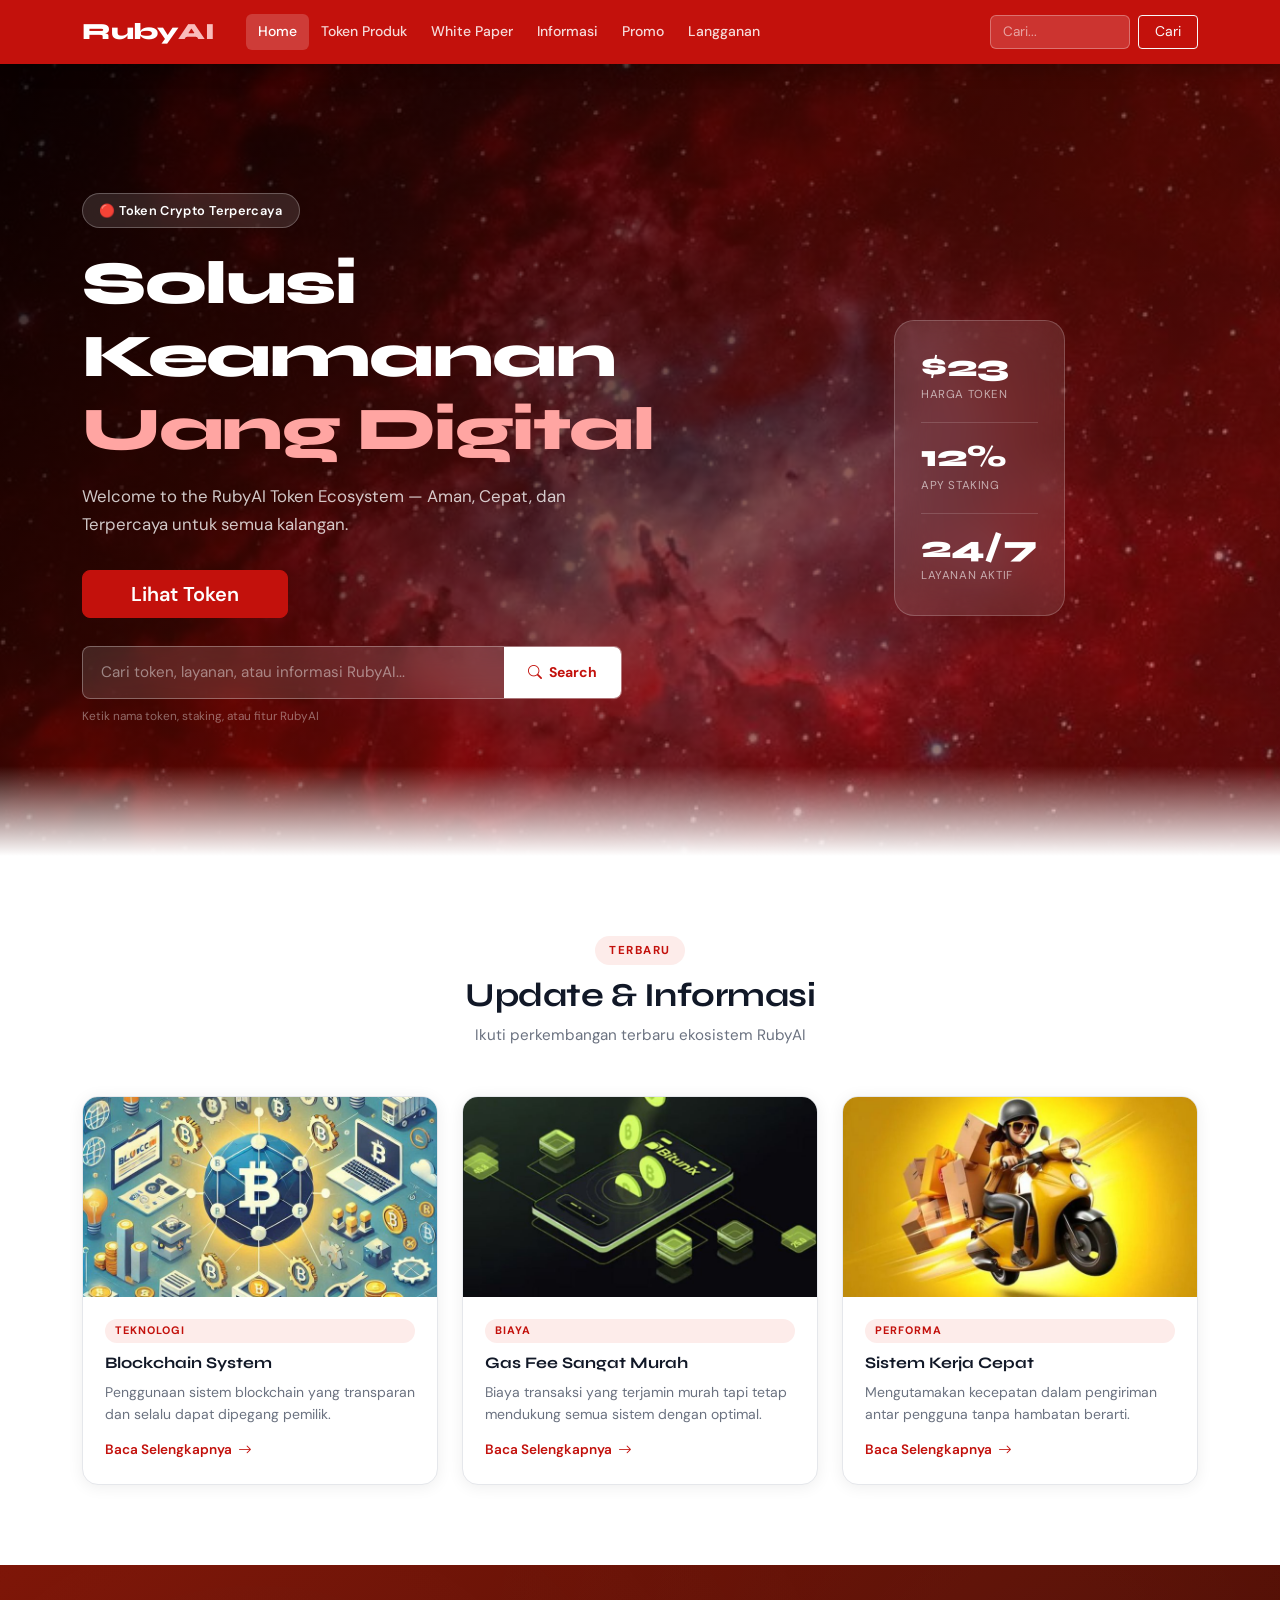
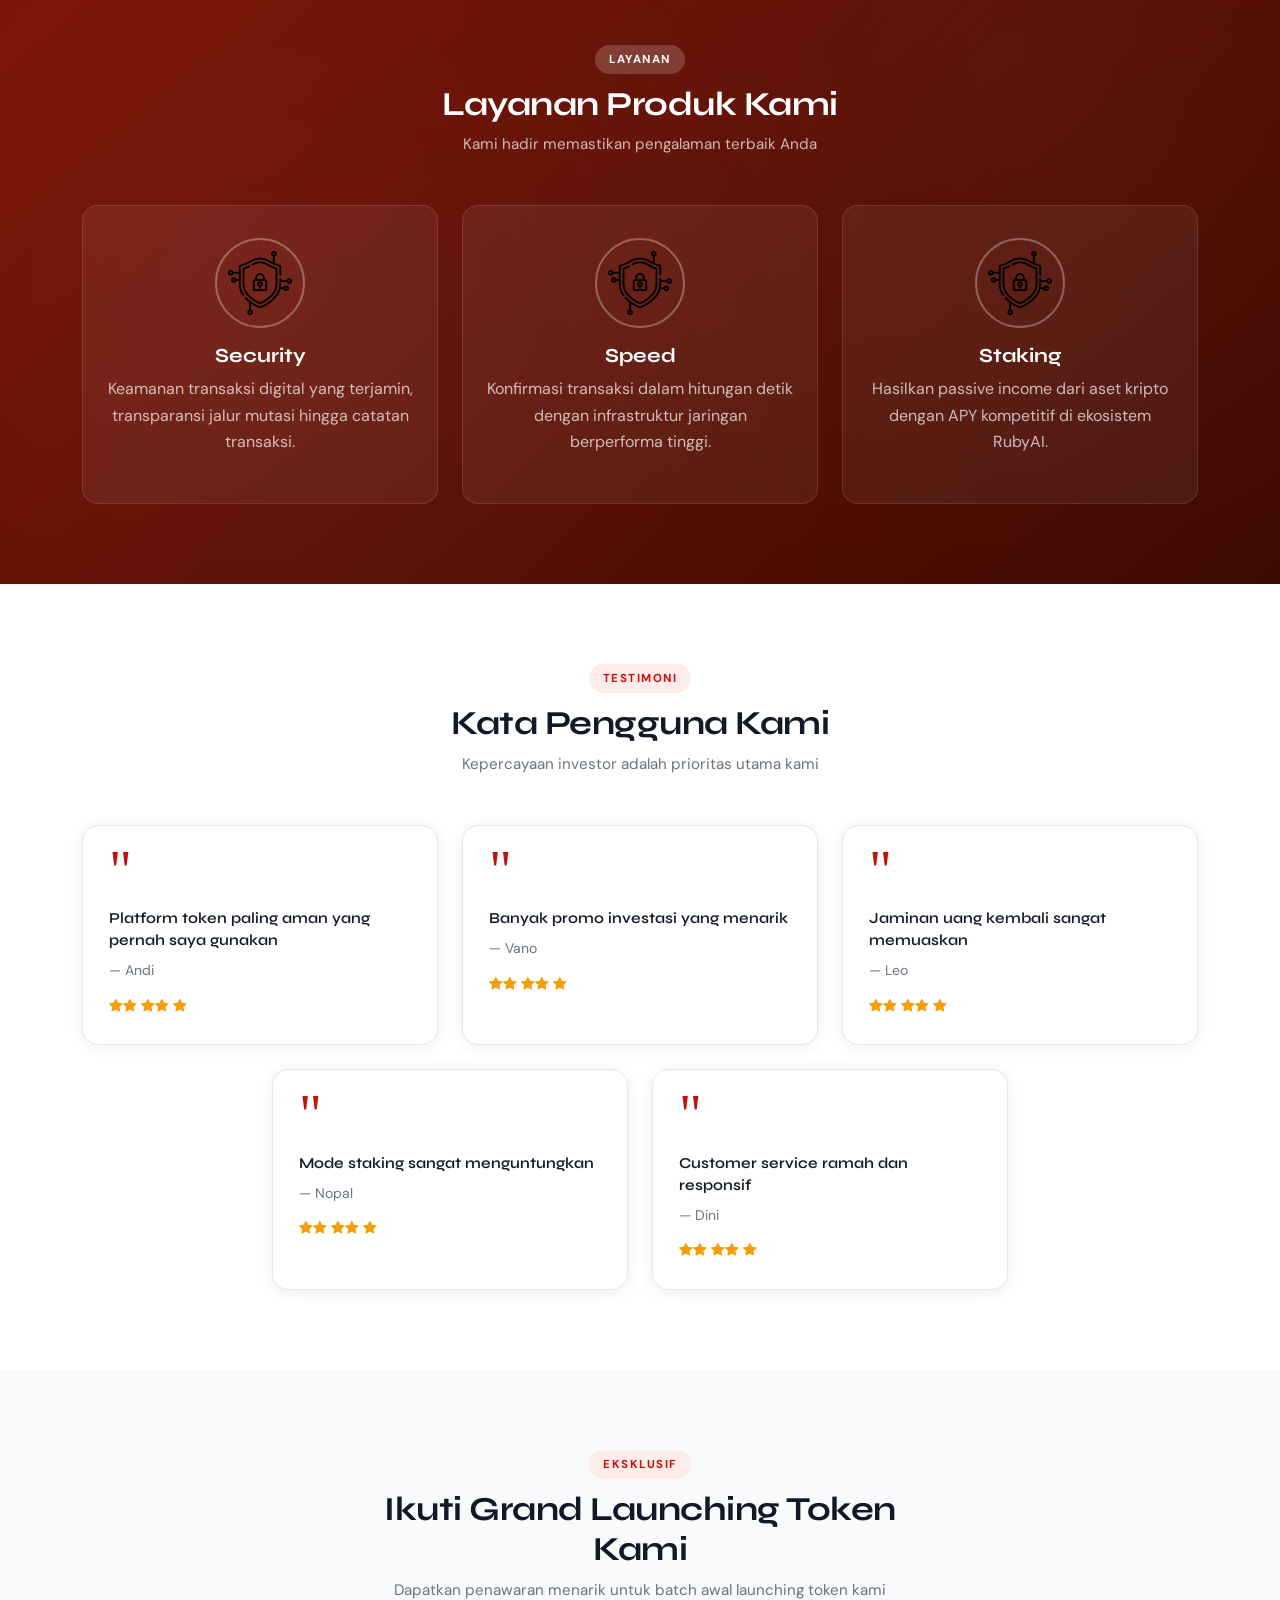
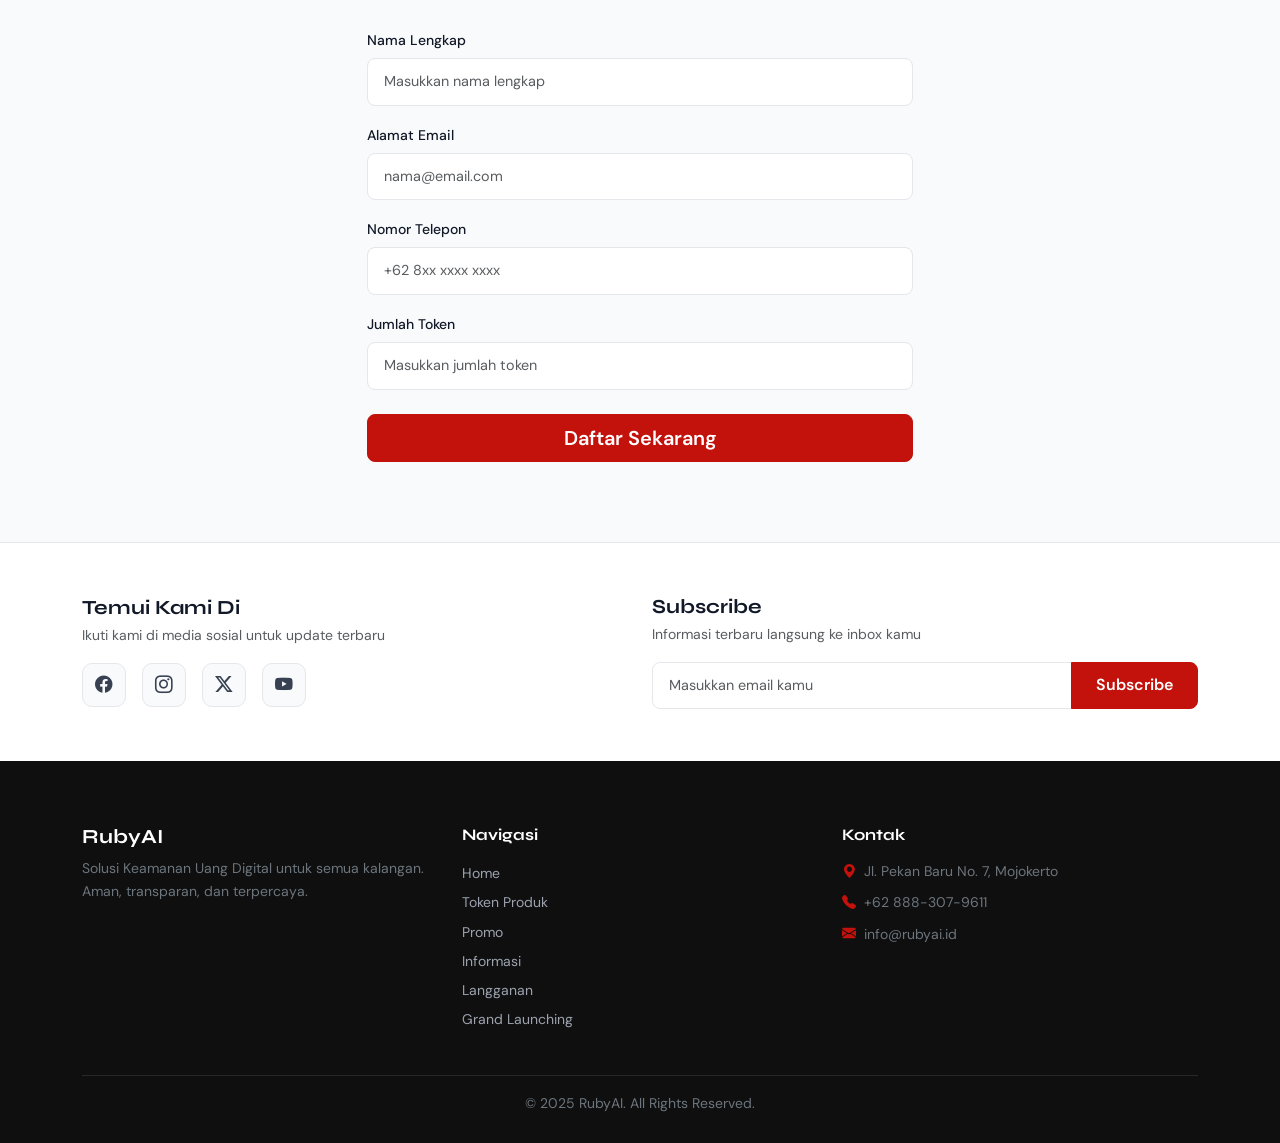
==== index.html @ 830efbad "Add files via upload" ====
<!DOCTYPE html>
<html lang="id">
<head>
  <meta charset="UTF-8">
  <meta name="viewport" content="width=device-width, initial-scale=1.0">
  <meta name="description" content="RubyAI — Solusi Keamanan Uang Digital. Token crypto ekosistem yang aman, transparan, dan mudah digunakan.">
  <title>RubyAI — Solusi Keamanan Uang Digital</title>

  <link rel="preconnect" href="https://fonts.googleapis.com">
  <link rel="preconnect" href="https://fonts.gstatic.com" crossorigin>
  <link href="https://fonts.googleapis.com/css2?family=Syne:wght@400;600;700;800&family=DM+Sans:ital,opsz,wght@0,9..40,300;0,9..40,400;0,9..40,500;0,9..40,600;1,9..40,400&display=swap" rel="stylesheet">

  <link href="https://cdn.jsdelivr.net/npm/bootstrap@5.3.3/dist/css/bootstrap.min.css" rel="stylesheet">
  <link rel="stylesheet" href="https://cdn.jsdelivr.net/npm/bootstrap-icons@1.11.3/font/bootstrap-icons.css">

  <link rel="stylesheet" href="style.css">
</head>
<body>

  <!-- ==================== NAVBAR ==================== -->
  <nav class="navbar navbar-expand-lg ruby-navbar" data-bs-theme="dark">
    <div class="container">
      <a class="navbar-brand" href="index.html">Ruby<span class="brand-ai">AI</span></a>
      <button class="navbar-toggler border-0" type="button"
              data-bs-toggle="collapse" data-bs-target="#navMenu"
              aria-controls="navMenu" aria-expanded="false" aria-label="Toggle navigation">
        <span class="navbar-toggler-icon"></span>
      </button>
      <div class="collapse navbar-collapse" id="navMenu">
        <ul class="navbar-nav me-auto ms-3">
          <li class="nav-item">
            <a class="nav-link active" aria-current="page" href="index.html">Home</a>
          </li>
          <li class="nav-item">
            <a class="nav-link" href="produk.html">Token Produk</a>
          </li>
          <li class="nav-item">
            <a class="nav-link" href="https://docs.google.com/document/d/1hWPXfQ_zTvxP4cNS-nwSKMGz1EPxm1WU/edit?usp=drive_link&ouid=108765192675620260464&rtpof=true&sd=true" target="_blank" rel="noopener">
              White Paper
            </a>
          </li>
          <li class="nav-item">
            <a class="nav-link" href="informasi.html">Informasi</a>
          </li>
          <li class="nav-item">
            <a class="nav-link" href="promo.html">Promo</a>
          </li>
          <li class="nav-item">
            <a class="nav-link" href="langganan.html">Langganan</a>
          </li>
        </ul>
        <form class="d-flex" role="search">
          <input class="form-control me-2 navbar-search" type="search" placeholder="Cari..." aria-label="Search">
          <button class="btn btn-outline-light btn-sm px-3" type="submit">Cari</button>
        </form>
      </div>
    </div>
  </nav>

  <!-- ==================== BANNER ==================== -->
  <section class="banner">
    <div class="container position-relative z-1">
      <div class="row align-items-center g-4 g-lg-5">

        <div class="col-lg-7 text-center text-lg-start">
          <div class="banner-badge">🔴 Token Crypto Terpercaya</div>
          <h1 class="banner-title">
            Solusi Keamanan<br>
            <span class="text-ruby-light">Uang Digital</span>
          </h1>
          <p class="banner-sub">
            Welcome to the RubyAI Token Ecosystem — Aman, Cepat, dan Terpercaya untuk semua kalangan.
          </p>
          <div class="mb-4">
            <a href="produk.html" class="btn btn-ruby btn-lg px-5">Lihat Token</a>
          </div>
          <div class="banner-srch-wrap mx-auto mx-lg-0">
            <input
              type="text"
              class="banner-srch-input"
              placeholder="Cari token, layanan, atau informasi RubyAI..."
              aria-label="Cari RubyAI">
            <button class="banner-srch-btn" type="button">
              <i class="bi bi-search me-1"></i> Search
            </button>
          </div>
          <p class="banner-srch-hint">Ketik nama token, staking, atau fitur RubyAI</p>
        </div>
        

        <div class="col-lg-5 d-none d-lg-flex justify-content-center">
          <div class="banner-stats">
            <div class="stat-row">
              <span class="stat-val">$23</span>
              <span class="stat-lbl">Harga Token</span>
            </div>
            <div class="stat-sep"></div>
            <div class="stat-row">
              <span class="stat-val">12%</span>
              <span class="stat-lbl">APY Staking</span>
            </div>
            <div class="stat-sep"></div>
            <div class="stat-row">
              <span class="stat-val">24/7</span>
              <span class="stat-lbl">Layanan Aktif</span>
            </div>
          </div>
        </div>

      </div>
    </div>
  </section>

  <!-- ==================== UPDATE & INFORMASI ==================== -->
  <section class="sec-pad">
    <div class="container">
      <div class="text-center mb-5">
        <span class="sec-tag">Terbaru</span>
        <h2 class="sec-title">Update &amp; Informasi</h2>
        <p class="sec-sub">Ikuti perkembangan terbaru ekosistem RubyAI</p>
      </div>
      <div class="row g-4 justify-content-center">

        <div class="col-md-4">
          <div class="info-card">
            <img src="block.jpeg" class="info-card-img" alt="Blockchain System">
            <div class="info-card-body">
              <span class="info-tag">Teknologi</span>
              <h5 class="info-card-title">Blockchain System</h5>
              <p class="info-card-text">Penggunaan sistem blockchain yang transparan dan selalu dapat dipegang pemilik.</p>
              <a href="#" class="btn-read">Baca Selengkapnya <i class="bi bi-arrow-right"></i></a>
            </div>
          </div>
        </div>

        <div class="col-md-4">
          <div class="info-card">
            <img src="fee.jpeg" class="info-card-img" alt="Gas Fee Murah">
            <div class="info-card-body">
              <span class="info-tag">Biaya</span>
              <h5 class="info-card-title">Gas Fee Sangat Murah</h5>
              <p class="info-card-text">Biaya transaksi yang terjamin murah tapi tetap mendukung semua sistem dengan optimal.</p>
              <a href="#" class="btn-read">Baca Selengkapnya <i class="bi bi-arrow-right"></i></a>
            </div>
          </div>
        </div>

        <div class="col-md-4">
          <div class="info-card">
            <img src="fast.jpeg" class="info-card-img" alt="Sistem Cepat">
            <div class="info-card-body">
              <span class="info-tag">Performa</span>
              <h5 class="info-card-title">Sistem Kerja Cepat</h5>
              <p class="info-card-text">Mengutamakan kecepatan dalam pengiriman antar pengguna tanpa hambatan berarti.</p>
              <a href="#" class="btn-read">Baca Selengkapnya <i class="bi bi-arrow-right"></i></a>
            </div>
          </div>
        </div>

      </div>
    </div>
  </section>

  <!-- ==================== SERVICE ==================== -->
  <section class="sec-pad service-section">
    <div class="container">
      <div class="text-center mb-5">
        <span class="sec-tag on-dark">Layanan</span>
        <h2 class="sec-title text-white">Layanan Produk Kami</h2>
        <p class="sec-sub text-white-70">Kami hadir memastikan pengalaman terbaik Anda</p>
      </div>
      <div class="row g-4 justify-content-center">

        <div class="col-sm-6 col-lg-4">
          <div class="service-item text-center">
            <div class="icon-service mb-3">
              <img src="1163474.png" alt="Security">
            </div>
            <h5 class="text-white fw-bold">Security</h5>
            <p class="text-white-70">Keamanan transaksi digital yang terjamin, transparansi jalur mutasi hingga catatan transaksi.</p>
          </div>
        </div>

        <div class="col-sm-6 col-lg-4">
          <div class="service-item text-center">
            <div class="icon-service mb-3">
              <img src="1163474.png" alt="Speed">
            </div>
            <h5 class="text-white fw-bold">Speed</h5>
            <p class="text-white-70">Konfirmasi transaksi dalam hitungan detik dengan infrastruktur jaringan berperforma tinggi.</p>
          </div>
        </div>

        <div class="col-sm-6 col-lg-4">
          <div class="service-item text-center">
            <div class="icon-service mb-3">
              <img src="1163474.png" alt="Staking">
            </div>
            <h5 class="text-white fw-bold">Staking</h5>
            <p class="text-white-70">Hasilkan passive income dari aset kripto dengan APY kompetitif di ekosistem RubyAI.</p>
          </div>
        </div>

      </div>
    </div>
  </section>

  <!-- ==================== TESTIMONIAL ==================== -->
  <section class="sec-pad">
    <div class="container">
      <div class="text-center mb-5">
        <span class="sec-tag">Testimoni</span>
        <h2 class="sec-title">Kata Pengguna Kami</h2>
        <p class="sec-sub">Kepercayaan investor adalah prioritas utama kami</p>
      </div>
      <div class="row g-4 justify-content-center">

        <div class="col-sm-6 col-lg-4">
          <div class="tcard">
            <span class="quote-icon">"</span>
            <div>
              <h5>Platform token paling aman yang pernah saya gunakan</h5>
              <div class="author">— Andi</div>
              <div class="stars">
                <i class="bi bi-star-fill"></i><i class="bi bi-star-fill"></i>
                <i class="bi bi-star-fill"></i><i class="bi bi-star-fill"></i>
                <i class="bi bi-star-fill"></i>
              </div>
            </div>
          </div>
        </div>

        <div class="col-sm-6 col-lg-4">
          <div class="tcard">
            <span class="quote-icon">"</span>
            <div>
              <h5>Banyak promo investasi yang menarik</h5>
              <div class="author">— Vano</div>
              <div class="stars">
                <i class="bi bi-star-fill"></i><i class="bi bi-star-fill"></i>
                <i class="bi bi-star-fill"></i><i class="bi bi-star-fill"></i>
                <i class="bi bi-star-fill"></i>
              </div>
            </div>
          </div>
        </div>

        <div class="col-sm-6 col-lg-4">
          <div class="tcard">
            <span class="quote-icon">"</span>
            <div>
              <h5>Jaminan uang kembali sangat memuaskan</h5>
              <div class="author">— Leo</div>
              <div class="stars">
                <i class="bi bi-star-fill"></i><i class="bi bi-star-fill"></i>
                <i class="bi bi-star-fill"></i><i class="bi bi-star-fill"></i>
                <i class="bi bi-star-fill"></i>
              </div>
            </div>
          </div>
        </div>

        <div class="col-sm-6 col-lg-4">
          <div class="tcard">
            <span class="quote-icon">"</span>
            <div>
              <h5>Mode staking sangat menguntungkan</h5>
              <div class="author">— Nopal</div>
              <div class="stars">
                <i class="bi bi-star-fill"></i><i class="bi bi-star-fill"></i>
                <i class="bi bi-star-fill"></i><i class="bi bi-star-fill"></i>
                <i class="bi bi-star-fill"></i>
              </div>
            </div>
          </div>
        </div>

        <div class="col-sm-6 col-lg-4">
          <div class="tcard">
            <span class="quote-icon">"</span>
            <div>
              <h5>Customer service ramah dan responsif</h5>
              <div class="author">— Dini</div>
              <div class="stars">
                <i class="bi bi-star-fill"></i><i class="bi bi-star-fill"></i>
                <i class="bi bi-star-fill"></i><i class="bi bi-star-fill"></i>
                <i class="bi bi-star-fill"></i>
              </div>
            </div>
          </div>
        </div>

      </div>
    </div>
  </section>

  <!-- ==================== GRAND LAUNCHING ==================== -->
  <section class="sec-pad launching-section" id="launching">
    <div class="container">
      <div class="row justify-content-center">
        <div class="col-md-8 col-lg-6">
          <div class="text-center mb-4">
            <span class="sec-tag">Eksklusif</span>
            <h2 class="sec-title">Ikuti Grand Launching Token Kami</h2>
            <p class="sec-sub">Dapatkan penawaran menarik untuk batch awal launching token kami</p>
          </div>
          <form class="launching-form" novalidate>
            <div class="mb-3">
              <label for="launchName" class="form-label">Nama Lengkap</label>
              <input type="text" class="form-control" id="launchName" placeholder="Masukkan nama lengkap">
            </div>
            <div class="mb-3">
              <label for="launchEmail" class="form-label">Alamat Email</label>
              <input type="email" class="form-control" id="launchEmail" placeholder="nama@email.com">
            </div>
            <div class="mb-3">
              <label for="launchPhone" class="form-label">Nomor Telepon</label>
              <input type="tel" class="form-control" id="launchPhone" placeholder="+62 8xx xxxx xxxx">
            </div>
            <div class="mb-4">
              <label for="launchAmount" class="form-label">Jumlah Token</label>
              <input type="number" class="form-control" id="launchAmount" placeholder="Masukkan jumlah token" min="1">
            </div>
            <div class="d-grid">
              <button type="submit" class="btn btn-ruby btn-lg">Daftar Sekarang</button>
            </div>
          </form>
        </div>
      </div>
    </div>
  </section>

  <!-- ==================== SUBSCRIBE ==================== -->
  <section class="subscribe-section">
    <div class="container">
      <div class="row g-4 align-items-center">
        <div class="col-lg-6">
          <h5 class="fw-bold mb-1">Temui Kami Di</h5>
          <p class="text-muted small mb-3">Ikuti kami di media sosial untuk update terbaru</p>
          <div class="d-flex gap-3">
            <a href="https://facebook.com/" target="_blank" rel="noopener" class="social-btn" aria-label="Facebook">
              <i class="bi bi-facebook"></i>
            </a>
            <a href="https://instagram.com/" target="_blank" rel="noopener" class="social-btn" aria-label="Instagram">
              <i class="bi bi-instagram"></i>
            </a>
            <a href="https://twitter.com/" target="_blank" rel="noopener" class="social-btn" aria-label="Twitter / X">
              <i class="bi bi-twitter-x"></i>
            </a>
            <a href="https://youtube.com/" target="_blank" rel="noopener" class="social-btn" aria-label="YouTube">
              <i class="bi bi-youtube"></i>
            </a>
          </div>
        </div>
        <div class="col-lg-6">
          <h5 class="fw-bold mb-1">Subscribe</h5>
          <p class="text-muted small mb-3">Informasi terbaru langsung ke inbox kamu</p>
          <div class="input-group">
            <input type="email" class="form-control" placeholder="Masukkan email kamu" aria-label="Email subscribe">
            <button class="btn btn-ruby px-4" type="button">Subscribe</button>
          </div>
        </div>
      </div>
    </div>
  </section>

  <!-- ==================== FOOTER ==================== -->
  <footer class="site-footer">
    <div class="container">
      <div class="row g-4 text-center text-md-start">

        <div class="col-md-4">
          <h5 class="fw-bold text-white mb-2">RubyAI</h5>
          <p class="text-secondary small">
            Solusi Keamanan Uang Digital untuk semua kalangan.<br>Aman, transparan, dan terpercaya.
          </p>
        </div>

        <div class="col-md-4">
          <h6 class="fw-bold text-white mb-3">Navigasi</h6>
          <ul class="list-unstyled">
            <li><a href="index.html" class="footer-link">Home</a></li>
            <li><a href="produk.html" class="footer-link">Token Produk</a></li>
            <li><a href="promo.html" class="footer-link">Promo</a></li>
            <li><a href="informasi.html" class="footer-link">Informasi</a></li>
            <li><a href="langganan.html" class="footer-link">Langganan</a></li>
            <li><a href="#launching" class="footer-link">Grand Launching</a></li>
          </ul>
        </div>

        <div class="col-md-4">
          <h6 class="fw-bold text-white mb-3">Kontak</h6>
          <ul class="list-unstyled text-secondary small">
            <li class="mb-2">
              <i class="bi bi-geo-alt-fill me-2 text-ruby"></i>Jl. Pekan Baru No. 7, Mojokerto
            </li>
            <li class="mb-2">
              <i class="bi bi-telephone-fill me-2 text-ruby"></i>+62 888-307-9611
            </li>
            <li>
              <i class="bi bi-envelope-fill me-2 text-ruby"></i>info@rubyai.id
            </li>
          </ul>
        </div>

      </div>
      <hr class="border-secondary mt-4 mb-3">
      <p class="text-center text-secondary small mb-0">
        &copy; 2025 RubyAI. All Rights Reserved.
      </p>
    </div>
  </footer>

  <script src="https://cdn.jsdelivr.net/npm/bootstrap@5.3.3/dist/js/bootstrap.bundle.min.js"></script>
</body>
</html>
---- style.css ----
:root {
  --ruby-red:     #C3110C;
  --ruby-dark:    #7c1204;
  --ruby-deeper:  #3d0a02;
  --ruby-light:   #fdecea;
  --ruby-glow:    rgba(195, 17, 12, 0.15);
  --text-dark:    #111827;
  --text-body:    #374151;
  --text-muted:   #6b7280;
  --border-light: #e5e7eb;
  --bg-light:     #f9fafb;
  --card-shadow:  0 2px 16px rgba(0, 0, 0, 0.07);
  --card-hover:   0 12px 40px rgba(195, 17, 12, 0.14);
  --transition:   all 0.3s cubic-bezier(0.4, 0, 0.2, 1);
  --navbar-h:     64px;
  --radius-card:  16px;
  --radius-btn:   8px;
}

*, *::before, *::after { box-sizing: border-box; }
html { scroll-behavior: smooth; }

body {
  font-family: 'DM Sans', 'Segoe UI', system-ui, sans-serif;
  font-size: 1rem;
  color: var(--text-body);
  background: #ffffff;
  padding-top: var(--navbar-h);
  line-height: 1.65;
}

h1, h2, h3, h4, h5, h6 {
  font-family: 'Syne', 'Segoe UI', sans-serif;
  font-weight: 700;
  color: var(--text-dark);
  line-height: 1.2;
}

.ruby-navbar {
  position: fixed;
  top: 0; left: 0; right: 0;
  height: var(--navbar-h);
  background-color: var(--ruby-red) !important;
  z-index: 1030;
  box-shadow: 0 2px 20px rgba(0,0,0,0.25);
  transition: var(--transition);
}
.ruby-navbar .navbar-brand {
  font-family: 'Syne', sans-serif;
  font-size: 1.45rem;
  font-weight: 800;
  color: #fff !important;
  letter-spacing: -0.5px;
}
.brand-ai { color: rgba(255,207,206,0.9); }

.ruby-navbar .nav-link {
  color: rgba(255,255,255,0.85) !important;
  font-weight: 500;
  font-size: 0.875rem;
  padding: 6px 12px !important;
  border-radius: 6px;
  transition: var(--transition);
}
.ruby-navbar .nav-link:hover,
.ruby-navbar .nav-link.active {
  color: #fff !important;
  background: rgba(255,255,255,0.18);
}

.navbar-search {
  background: rgba(255,255,255,0.15) !important;
  border-color: rgba(255,255,255,0.3) !important;
  color: #fff !important;
  font-size: 0.85rem;
  width: 140px;
  transition: width 0.3s ease;
}
.navbar-search:focus { width: 180px; }
.navbar-search::placeholder { color: rgba(255,255,255,0.55) !important; }

.banner {
  min-height: 88vh;
  background: linear-gradient(135deg,rgba(8,0,0,0.82) 0%,rgba(90,10,2,0.7) 55%,rgba(195,17,12,0.45) 100%), url('nebula.jpg') center/cover no-repeat;
  background-color: var(--ruby-deeper);
  display: flex;
  align-items: center;
  position: relative;
  overflow: hidden;
  padding: 80px 0 64px;
}
.banner::after {
  content: '';
  position: absolute;
  bottom: 0; left: 0; right: 0;
  height: 90px;
  background: linear-gradient(to bottom, transparent, #fff);
  pointer-events: none;
}

.banner-badge {
  display: inline-block;
  background: rgba(255,255,255,0.12);
  border: 1px solid rgba(255,255,255,0.25);
  color: #fff;
  font-size: 0.8rem;
  font-weight: 600;
  padding: 6px 16px;
  border-radius: 100px;
  letter-spacing: 0.3px;
  backdrop-filter: blur(8px);
  margin-bottom: 20px;
}
.banner-title {
  font-size: clamp(2.2rem, 5vw, 3.8rem);
  font-weight: 800;
  color: #fff;
  letter-spacing: -1.5px;
  margin-bottom: 16px;
}
.banner-title .text-ruby-light { color: #ffa5a2; }
.banner-sub {
  font-size: 1.05rem;
  color: rgba(255,255,255,0.78);
  max-width: 500px;
  margin-bottom: 32px;
}

.banner-stats {
  background: rgba(255,255,255,0.1);
  backdrop-filter: blur(20px);
  border: 1px solid rgba(255,255,255,0.2);
  border-radius: 20px;
  padding: 30px 26px;
  display: flex;
  flex-direction: column;
  gap: 18px;
  max-width: 240px;
}
.stat-row { display: flex; flex-direction: column; }
.stat-val {
  font-family: 'Syne', sans-serif;
  font-size: 1.9rem;
  font-weight: 800;
  color: #fff;
  line-height: 1;
}
.stat-lbl {
  font-size: 0.72rem;
  color: rgba(255,255,255,0.6);
  text-transform: uppercase;
  letter-spacing: 0.6px;
  margin-top: 4px;
}
.stat-sep { height: 1px; background: rgba(255,255,255,0.15); }

.banner-srch-wrap {
  display: flex;
  align-items: stretch;
  background: rgba(255,255,255,0.12);
  border: 1.5px solid rgba(255,255,255,0.3);
  border-radius: var(--radius-btn);
  backdrop-filter: blur(12px);
  overflow: hidden;
  max-width: 540px;
  width: 100%;
  margin-top: 28px;
}
.banner-srch-input {
  flex: 1;
  background: transparent;
  border: none;
  color: #fff;
  font-size: 0.95rem;
  padding: 13px 18px;
  min-width: 0;
}
.banner-srch-input::placeholder { color: rgba(255,255,255,0.45); }
.banner-srch-input:focus { outline: none; background: rgba(255,255,255,0.07); }
.banner-srch-btn {
  background: #fff;
  color: var(--ruby-red);
  border: none;
  font-weight: 700;
  font-size: 0.875rem;
  padding: 13px 24px;
  cursor: pointer;
  transition: var(--transition);
  white-space: nowrap;
  flex-shrink: 0;
}
.banner-srch-btn:hover { background: rgba(255,255,255,0.88); color: var(--ruby-dark); }
.banner-srch-hint {
  margin-top: 8px;
  font-size: 0.74rem;
  color: rgba(255,255,255,0.4);
}

.btn-ruby {
  background-color: var(--ruby-red);
  border: 1.5px solid var(--ruby-red);
  color: #fff;
  font-weight: 600;
  border-radius: var(--radius-btn);
  transition: var(--transition);
}
.btn-ruby:hover, .btn-ruby:focus {
  background-color: var(--ruby-dark);
  border-color: var(--ruby-dark);
  color: #fff;
  transform: translateY(-2px);
  box-shadow: 0 6px 20px rgba(195,17,12,0.32);
}
.btn-ghost-white {
  background: transparent;
  border: 1.5px solid rgba(255,255,255,0.5);
  color: #fff;
  font-weight: 600;
  border-radius: var(--radius-btn);
  transition: var(--transition);
}
.btn-ghost-white:hover {
  background: rgba(255,255,255,0.15);
  border-color: #fff;
  color: #fff;
}
.btn-outline-ruby {
  background: transparent;
  border: 1.5px solid var(--ruby-red);
  color: var(--ruby-red);
  font-weight: 600;
  border-radius: var(--radius-btn);
  transition: var(--transition);
}
.btn-outline-ruby:hover { background: var(--ruby-red); color: #fff; }

.sec-pad { padding: 80px 0; }
.sec-tag {
  display: inline-block;
  background: var(--ruby-light);
  color: var(--ruby-red);
  font-size: 0.72rem;
  font-weight: 700;
  text-transform: uppercase;
  letter-spacing: 1.5px;
  padding: 5px 14px;
  border-radius: 100px;
  margin-bottom: 10px;
}
.sec-tag.on-dark { background: rgba(255,255,255,0.18); color: #fff; }
.sec-title {
  font-size: clamp(1.5rem, 3vw, 2.1rem);
  font-weight: 700;
  letter-spacing: -0.5px;
  margin-bottom: 8px;
}
.sec-sub { color: var(--text-muted); font-size: 0.95rem; margin-bottom: 0; }
.text-white-70 { color: rgba(255,255,255,0.7) !important; }
.text-ruby { color: var(--ruby-red) !important; }

.produk-banner,
.informasi-banner,
.promo-banner,
.lang-banner {
  min-height: 44vh;
  display: flex;
  align-items: center;
  position: relative;
  background-color: var(--ruby-deeper);
}

.produk-banner {
  background-image: linear-gradient(rgba(10,0,0,0.72),rgba(100,14,2,0.88)), url('bannerr.png');
  background-size: cover;
  background-position: center;
}
.informasi-banner {
  background-image: linear-gradient(rgba(8,0,0,0.76),rgba(60,10,2,0.9)), url('bannerr.png');
  background-size: cover;
  background-position: center;
}
.promo-banner {
  background-image: linear-gradient(rgba(10,0,0,0.74),rgba(100,14,2,0.9)), url('bannerr.png');
  background-size: cover;
  background-position: center;
}
.lang-banner {
  background-image: linear-gradient(135deg,rgba(8,0,0,0.85) 0%,rgba(90,10,2,0.8) 100%), url('bannerr.png');
  background-size: cover;
  background-position: center;
}

.produk-banner h1,
.informasi-banner h1,
.promo-banner h1,
.lang-banner h1 {
  font-size: clamp(1.9rem, 5vw, 3rem);
  font-weight: 800;
  letter-spacing: -0.5px;
}

.info-card {
  background: #fff;
  border: 1px solid var(--border-light);
  border-radius: var(--radius-card);
  overflow: hidden;
  box-shadow: var(--card-shadow);
  transition: var(--transition);
  display: flex;
  flex-direction: column;
  height: 100%;
}
.info-card:hover { transform: translateY(-8px); box-shadow: var(--card-hover); border-color: transparent; }
.info-card-img { width: 100%; height: 200px; object-fit: cover; }
.info-card-body { padding: 22px; flex: 1; display: flex; flex-direction: column; }
.info-tag {
  display: inline-block;
  background: var(--ruby-light);
  color: var(--ruby-red);
  font-size: 0.68rem; font-weight: 700;
  text-transform: uppercase; letter-spacing: 1px;
  padding: 3px 10px; border-radius: 100px; margin-bottom: 10px;
}
.info-card-title { font-size: 1rem; font-weight: 700; color: var(--text-dark); margin-bottom: 8px; }
.info-card-text { font-size: 0.875rem; color: var(--text-muted); line-height: 1.6; flex: 1; margin-bottom: 14px; }
.btn-read {
  display: inline-flex;
  align-items: center;
  gap: 6px;
  color: var(--ruby-red);
  font-weight: 600;
  font-size: 0.85rem;
  text-decoration: none;
  transition: var(--transition);
}
.btn-read:hover { color: var(--ruby-dark); gap: 10px; }

.service-section {
  background: linear-gradient(140deg, var(--ruby-dark) 0%, var(--ruby-deeper) 100%);
  position: relative;
  overflow: hidden;
}
.service-section::before {
  content: '';
  position: absolute;
  inset: 0;
  background-image:
    radial-gradient(circle at 20% 50%, rgba(255,255,255,0.04) 0%, transparent 60%),
    radial-gradient(circle at 80% 20%, rgba(255,255,255,0.03) 0%, transparent 50%);
  pointer-events: none;
}
.service-item {
  padding: 32px 24px;
  border-radius: var(--radius-card);
  background: rgba(255,255,255,0.06);
  border: 1px solid rgba(255,255,255,0.1);
  transition: var(--transition);
  position: relative; z-index: 1; height: 100%;
}
.service-item:hover {
  background: rgba(255,255,255,0.12);
  border-color: rgba(255,255,255,0.22);
  transform: translateY(-6px);
}
.icon-service {
  width: 90px; height: 90px;
  border: 2px solid rgba(255,255,255,0.3);
  border-radius: 50%;
  display: flex; align-items: center; justify-content: center;
  overflow: hidden; margin: 0 auto; transition: var(--transition);
}
.service-item:hover .icon-service {
  border-color: rgba(255,255,255,0.65);
  box-shadow: 0 0 22px rgba(255,255,255,0.12);
}
.icon-service img { width: 75%; }

.product-card {
  background: #fff;
  border: 1px solid var(--border-light);
  border-radius: var(--radius-card);
  overflow: hidden;
  box-shadow: var(--card-shadow);
  transition: var(--transition);
  display: flex; flex-direction: column; height: 100%; position: relative;
}
.product-card:hover { transform: translateY(-8px); box-shadow: var(--card-hover); border-color: transparent; }
.prod-badge {
  position: absolute; top: 12px; left: 12px;
  background: var(--ruby-red); color: #fff;
  font-size: 0.68rem; font-weight: 700;
  text-transform: uppercase; letter-spacing: 0.4px;
  padding: 4px 10px; border-radius: 6px; z-index: 1;
}
.prod-badge.green { background: #166534; }
.product-card img.prod-img { width: 100%; height: 175px; object-fit: cover; display: block; }
.prod-body { padding: 18px; display: flex; flex-direction: column; flex: 1; }
.prod-title { font-size: 0.975rem; font-weight: 700; color: var(--text-dark); margin-bottom: 6px; }
.prod-desc { font-size: 0.825rem; color: var(--text-muted); line-height: 1.55; flex: 1; margin-bottom: 14px; }
.prod-price { font-family: 'Syne', sans-serif; font-size: 1.35rem; font-weight: 800; color: var(--ruby-red); margin-bottom: 14px; }

.category-sidebar { position: sticky; top: calc(var(--navbar-h) + 24px); }
.category-list .list-group-item {
  border: none;
  border-left: 3px solid transparent;
  padding: 11px 16px;
  font-size: 0.875rem; color: var(--text-muted);
  background: transparent; border-radius: 0 !important;
  transition: var(--transition); cursor: pointer;
}
.category-list .list-group-item:hover,
.category-list .list-group-item.active {
  border-left-color: var(--ruby-red);
  color: var(--ruby-red);
  background: var(--ruby-light);
  font-weight: 600;
}

.artikel-card {
  background: #fff;
  border: 1px solid var(--border-light);
  border-radius: var(--radius-card);
  overflow: hidden;
  box-shadow: var(--card-shadow);
  transition: var(--transition);
  display: flex; flex-direction: column; height: 100%;
}
.artikel-card:hover { transform: translateY(-6px); box-shadow: var(--card-hover); border-color: transparent; }
.artikel-img { width: 100%; height: 175px; object-fit: cover; display: block; }
.artikel-body { padding: 22px; flex: 1; display: flex; flex-direction: column; }
.artikel-meta {
  display: flex; align-items: center;
  gap: 10px; flex-wrap: wrap; margin-bottom: 10px;
}
.artikel-tag {
  display: inline-block;
  background: var(--ruby-light); color: var(--ruby-red);
  font-size: 0.68rem; font-weight: 700;
  text-transform: uppercase; letter-spacing: 0.8px;
  padding: 3px 10px; border-radius: 100px;
}
.artikel-date { font-size: 0.78rem; color: var(--text-muted); }
.artikel-title {
  font-size: 0.975rem; font-weight: 700;
  color: var(--text-dark); margin-bottom: 8px; line-height: 1.45;
}
.artikel-text {
  font-size: 0.845rem; color: var(--text-muted);
  line-height: 1.65; flex: 1; margin-bottom: 14px;
}

.info-filter-wrap { display: flex; flex-wrap: wrap; gap: 8px; }
.info-filter-btn {
  display: inline-block;
  padding: 6px 18px;
  border-radius: 100px;
  font-size: 0.82rem; font-weight: 600;
  color: var(--text-muted);
  background: var(--bg-light);
  border: 1.5px solid var(--border-light);
  text-decoration: none;
  transition: var(--transition);
}
.info-filter-btn:hover { color: var(--ruby-red); border-color: var(--ruby-red); background: var(--ruby-light); }
.info-filter-btn.aktif { color: #fff; background: var(--ruby-red); border-color: var(--ruby-red); }

.pagination .page-link { color: var(--ruby-red); border-color: var(--border-light); }
.pagination .page-item.active .page-link { background: var(--ruby-red); border-color: var(--ruby-red); color: #fff; }
.pagination .page-link:hover { background: var(--ruby-light); color: var(--ruby-dark); }

.faq-ruby .accordion-button { font-weight: 600; font-size: 0.925rem; color: var(--text-dark); background: #fff; }
.faq-ruby .accordion-button:not(.collapsed) { color: var(--ruby-red); background: var(--ruby-light); box-shadow: none; }
.faq-ruby .accordion-button:focus { box-shadow: 0 0 0 3px var(--ruby-glow); }
.faq-ruby .accordion-item { border: 1px solid var(--border-light); border-radius: var(--radius-btn) !important; margin-bottom: 8px; overflow: hidden; }
.faq-ruby .accordion-body { font-size: 0.875rem; color: var(--text-muted); line-height: 1.75; background: #fff; }

.tcard {
  background: #fff;
  border: 1px solid var(--border-light);
  border-radius: var(--radius-card);
  box-shadow: var(--card-shadow);
  padding: 26px; transition: var(--transition);
  display: flex; flex-direction: column; height: 100%;
}
.tcard:hover { transform: translateY(-6px); box-shadow: var(--card-hover); border-color: var(--ruby-light); }
.tcard .quote-icon {
  font-family: Georgia,'Times New Roman',serif;
  font-size: 3.5rem; color: var(--ruby-red);
  line-height: 0.7; display: block; margin-bottom: 16px;
}
.tcard h5 { font-size: 0.95rem; font-weight: 600; color: var(--text-dark); margin-bottom: 8px; line-height: 1.45; }
.tcard .author { font-size: 0.875rem; color: var(--text-muted); margin-bottom: 10px; }
.tcard .stars i { color: #f59e0b; font-size: 0.85rem; }

.launching-section { background: var(--bg-light); }
.launching-form .form-control {
  border-radius: var(--radius-btn);
  border-color: var(--border-light);
  font-size: 0.9rem; padding: 12px 16px;
}
.launching-form .form-control:focus { border-color: var(--ruby-red); box-shadow: 0 0 0 3px var(--ruby-glow); }
.launching-form label { font-weight: 500; font-size: 0.875rem; margin-bottom: 6px; color: var(--text-dark); }

.promo-card {
  background: #fff;
  border: 1px solid var(--border-light);
  border-radius: var(--radius-card);
  overflow: hidden;
  box-shadow: var(--card-shadow);
  transition: var(--transition);
  height: 100%; display: flex; flex-direction: column; position: relative;
}
.promo-card:hover { transform: translateY(-8px); box-shadow: var(--card-hover); border-color: transparent; }

.promo-badge-hot {
  position: absolute; top: 14px; right: 14px; z-index: 2;
  background: rgba(255,255,255,0.22);
  color: #fff;
  font-size: 0.72rem; font-weight: 700;
  padding: 4px 12px; border-radius: 100px;
  backdrop-filter: blur(4px);
  border: 1px solid rgba(255,255,255,0.3);
}

.promo-card-head {
  background: linear-gradient(135deg, var(--ruby-red), var(--ruby-dark));
  padding: 28px 24px 22px;
  position: relative; overflow: hidden;
}
.promo-card-head::after {
  content: ''; position: absolute; top: -30px; right: -30px;
  width: 120px; height: 120px;
  background: rgba(255,255,255,0.07); border-radius: 50%; pointer-events: none;
}
.promo-card-head h4 {
  color: rgba(255,255,255,0.82);
  font-size: 0.85rem; font-weight: 600;
  text-transform: uppercase; letter-spacing: 1px;
  margin-bottom: 8px; position: relative; z-index: 1;
}
.promo-disc {
  font-family: 'Syne', sans-serif;
  font-size: 2.6rem; font-weight: 800;
  color: #fff; line-height: 1;
  position: relative; z-index: 1;
}

.promo-body { padding: 22px 24px; flex: 1; display: flex; flex-direction: column; }
.promo-title { font-size: 1rem; font-weight: 700; color: var(--text-dark); margin-bottom: 8px; }
.promo-desc { font-size: 0.845rem; color: var(--text-muted); line-height: 1.65; margin-bottom: 16px; flex: 1; }

.countdown-wrap {
  display: flex; gap: 6px;
  align-items: center;
  background: var(--bg-light);
  border-radius: 10px;
  padding: 12px 14px;
  margin-bottom: 16px;
}
.countdown-box { text-align: center; min-width: 52px; }
.countdown-num {
  font-family: 'Syne', sans-serif;
  font-size: 1.5rem; font-weight: 800;
  color: var(--ruby-red); line-height: 1; display: block;
}
.countdown-lbl {
  font-size: 0.64rem; color: var(--text-muted);
  text-transform: uppercase; letter-spacing: 0.4px;
  margin-top: 3px; display: block;
}
.countdown-sep {
  font-family: 'Syne', sans-serif;
  font-size: 1.2rem; font-weight: 800;
  color: var(--ruby-red); align-self: flex-start;
  padding-top: 2px; line-height: 1;
}

.promo-code-wrap {
  display: flex; align-items: center;
  background: var(--ruby-light); border: 1.5px dashed var(--ruby-red);
  border-radius: 8px; padding: 10px 14px; margin-bottom: 16px; gap: 10px;
}
.promo-code {
  font-family: 'Syne', sans-serif;
  font-size: 0.88rem; font-weight: 800;
  color: var(--ruby-red); letter-spacing: 2px; flex: 1;
}
.promo-copy-btn {
  font-size: 0.85rem; color: var(--text-muted);
  cursor: pointer; transition: var(--transition);
  background: none; border: none; padding: 3px 7px;
  display: flex; align-items: center; gap: 4px;
  border-radius: 4px; flex-shrink: 0;
}
.promo-copy-btn:hover { color: var(--ruby-red); background: rgba(195,17,12,0.08); }

.referral-section {
  background: linear-gradient(135deg, var(--ruby-deeper) 0%, var(--ruby-dark) 100%);
  position: relative; overflow: hidden;
}
.referral-section::before {
  content: ''; position: absolute; inset: 0;
  background-image: radial-gradient(circle at 70% 40%, rgba(255,255,255,0.04) 0%, transparent 55%);
  pointer-events: none;
}
.referral-step {
  display: flex; flex-direction: column; align-items: center; text-align: center;
  padding: 28px 20px;
  background: rgba(255,255,255,0.06);
  border: 1px solid rgba(255,255,255,0.1);
  border-radius: var(--radius-card);
  transition: var(--transition); height: 100%;
}
.referral-step:hover { background: rgba(255,255,255,0.11); border-color: rgba(255,255,255,0.22); }
.step-num {
  width: 44px; height: 44px; border-radius: 50%;
  background: var(--ruby-red); color: #fff;
  font-family: 'Syne', sans-serif; font-weight: 800; font-size: 1.1rem;
  display: flex; align-items: center; justify-content: center;
  margin-bottom: 14px; flex-shrink: 0;
}

.plan-toggle-wrap { display: flex; justify-content: center; margin-bottom: 48px; }
.plan-toggle {
  display: inline-flex;
  background: var(--bg-light);
  border: 1.5px solid var(--border-light);
  border-radius: 100px;
  padding: 4px; gap: 4px;
}
.plan-toggle-btn {
  padding: 9px 26px;
  border-radius: 100px;
  font-size: 0.875rem; font-weight: 600;
  color: var(--text-muted);
  background: transparent; border: none;
  cursor: pointer; transition: var(--transition);
  display: flex; align-items: center; gap: 8px;
}
.plan-toggle-btn.aktif { background: var(--ruby-red); color: #fff; }
.plan-toggle-save {
  font-size: 0.68rem; font-weight: 700;
  background: #dcfce7; color: #166534;
  padding: 2px 8px; border-radius: 100px;
}

.plan-card {
  background: #fff;
  border: 2px solid var(--border-light);
  border-radius: var(--radius-card);
  overflow: hidden; box-shadow: var(--card-shadow);
  transition: var(--transition);
  height: 100%; position: relative; display: flex; flex-direction: column;
}
.plan-card:hover { transform: translateY(-8px); box-shadow: var(--card-hover); }
.plan-card.popular { border-color: var(--ruby-red); box-shadow: 0 4px 32px rgba(195,17,12,0.18); }

.plan-badge {
  position: absolute; top: -1px; left: 50%; transform: translateX(-50%);
  background: var(--ruby-red); color: #fff;
  font-size: 0.68rem; font-weight: 700;
  text-transform: uppercase; letter-spacing: 0.8px;
  padding: 5px 20px; border-radius: 0 0 10px 10px; white-space: nowrap;
}
.plan-head {
  padding: 40px 28px 26px; text-align: center;
  border-bottom: 1px solid var(--border-light);
}
.plan-name {
  font-size: 0.82rem; font-weight: 700;
  text-transform: uppercase; letter-spacing: 1.8px;
  color: var(--text-muted); margin-bottom: 18px;
}
.plan-card.popular .plan-name { color: var(--ruby-red); }

.plan-price {
  font-family: 'Syne', sans-serif;
  font-weight: 800; color: var(--text-dark);
  line-height: 1; margin-bottom: 4px;
}
.price-cur { font-size: 1.5rem; vertical-align: top; margin-top: 10px; display: inline-block; }
.price-val { font-size: 3.8rem; }
.price-per {
  font-size: 0.82rem; color: var(--text-muted);
  font-weight: 400; font-family: 'DM Sans', sans-serif;
  display: block; margin-top: 8px;
}
.plan-desc { font-size: 0.825rem; color: var(--text-muted); margin-top: 8px; }
.plan-body { padding: 26px 28px; flex: 1; display: flex; flex-direction: column; }
.plan-feat {
  list-style: none; padding: 0;
  margin: 0 0 28px; display: flex; flex-direction: column; gap: 12px;
}
.plan-feat li {
  display: flex; align-items: flex-start;
  gap: 10px; font-size: 0.875rem; color: var(--text-body); line-height: 1.45;
}
.feat-icon { color: #16a34a; font-size: 0.9rem; margin-top: 1px; flex-shrink: 0; }
.plan-feat li.feat-off { color: var(--text-muted); }
.plan-feat li.feat-off .feat-icon { color: #d1d5db; }

.lang-faq .accordion-button { font-weight: 600; font-size: 0.925rem; color: var(--text-dark); background: #fff; }
.lang-faq .accordion-button:not(.collapsed) { color: var(--ruby-red); background: var(--ruby-light); box-shadow: none; }
.lang-faq .accordion-button:focus { box-shadow: 0 0 0 3px var(--ruby-glow); }
.lang-faq .accordion-item { border: 1px solid var(--border-light); border-radius: var(--radius-btn) !important; margin-bottom: 8px; overflow: hidden; }
.lang-faq .accordion-body { font-size: 0.875rem; color: var(--text-muted); line-height: 1.75; background: #fff; }

.lang-cta {
  background: linear-gradient(135deg, var(--ruby-red) 0%, var(--ruby-deeper) 100%);
  position: relative; overflow: hidden;
}
.lang-cta::before {
  content: ''; position: absolute; inset: 0;
  background-image:
    radial-gradient(circle at 20% 60%, rgba(255,255,255,0.06) 0%, transparent 50%),
    radial-gradient(circle at 80% 30%, rgba(255,255,255,0.04) 0%, transparent 50%);
  pointer-events: none;
}

.subscribe-section {
  background: #fff; padding: 52px 0;
  border-top: 1px solid var(--border-light);
}
.social-btn {
  display: flex; align-items: center; justify-content: center;
  width: 44px; height: 44px; border-radius: 10px;
  background: var(--bg-light); border: 1.5px solid var(--border-light);
  color: var(--text-body); font-size: 1.1rem;
  text-decoration: none; transition: var(--transition);
}
.social-btn:hover {
  background: var(--ruby-red); border-color: var(--ruby-red);
  color: #fff; transform: translateY(-3px);
  box-shadow: 0 6px 16px rgba(195,17,12,0.25);
}
.subscribe-section .form-control {
  border-radius: var(--radius-btn) 0 0 var(--radius-btn);
  border-color: var(--border-light);
  font-size: 0.9rem; padding: 12px 16px;
}
.subscribe-section .form-control:focus {
  border-color: var(--ruby-red);
  box-shadow: 0 0 0 3px var(--ruby-glow);
}

.site-footer { background-color: #0f0f0f; padding: 64px 0 28px; }
.footer-link {
  color: #9ca3af; text-decoration: none; font-size: 0.875rem;
  transition: var(--transition); display: inline-block; margin-bottom: 4px;
}
.footer-link:hover { color: #fff; transform: translateX(4px); }

@media (max-width: 1199.98px) {
  .banner-stats { max-width: 210px; }
  .stat-val { font-size: 1.65rem; }
}

@media (max-width: 991.98px) {
  .sec-pad { padding: 60px 0; }
  .banner { min-height: 78vh; padding: 60px 0 52px; }
  .banner-stats { display: none; }
  .banner-srch-wrap { max-width: 100%; }
  .category-sidebar { position: static; margin-bottom: 24px; }
  .price-val { font-size: 3.2rem; }
}

@media (max-width: 767.98px) {
  .sec-pad { padding: 44px 0; }
  .banner-title { font-size: 2rem; letter-spacing: -0.5px; }
  .banner { min-height: 70vh; }
  .promo-disc { font-size: 2.2rem; }
  .price-val { font-size: 2.8rem; }
  .price-cur { font-size: 1.3rem; }
  .countdown-num { font-size: 1.25rem; }
  .countdown-box { min-width: 44px; }
  .launching-form .form-control { font-size: 1rem; }
}

@media (max-width: 575.98px) {
  .banner-title { font-size: 1.8rem; letter-spacing: -0.3px; }
  .produk-banner, .informasi-banner, .promo-banner, .lang-banner { min-height: 30vh; }
  .info-card-img { height: 160px; }
  .product-card img.prod-img { height: 145px; }
  .artikel-img { height: 155px; }
  .promo-disc { font-size: 2rem; }
  .price-val { font-size: 2.5rem; }
  .price-cur { font-size: 1.2rem; }
  .plan-toggle-btn { padding: 8px 16px; font-size: 0.82rem; }
  .countdown-wrap { gap: 5px; padding: 10px; }
  .countdown-box { min-width: 38px; }
  .banner-srch-btn { padding: 13px 16px; font-size: 0.8rem; }
}
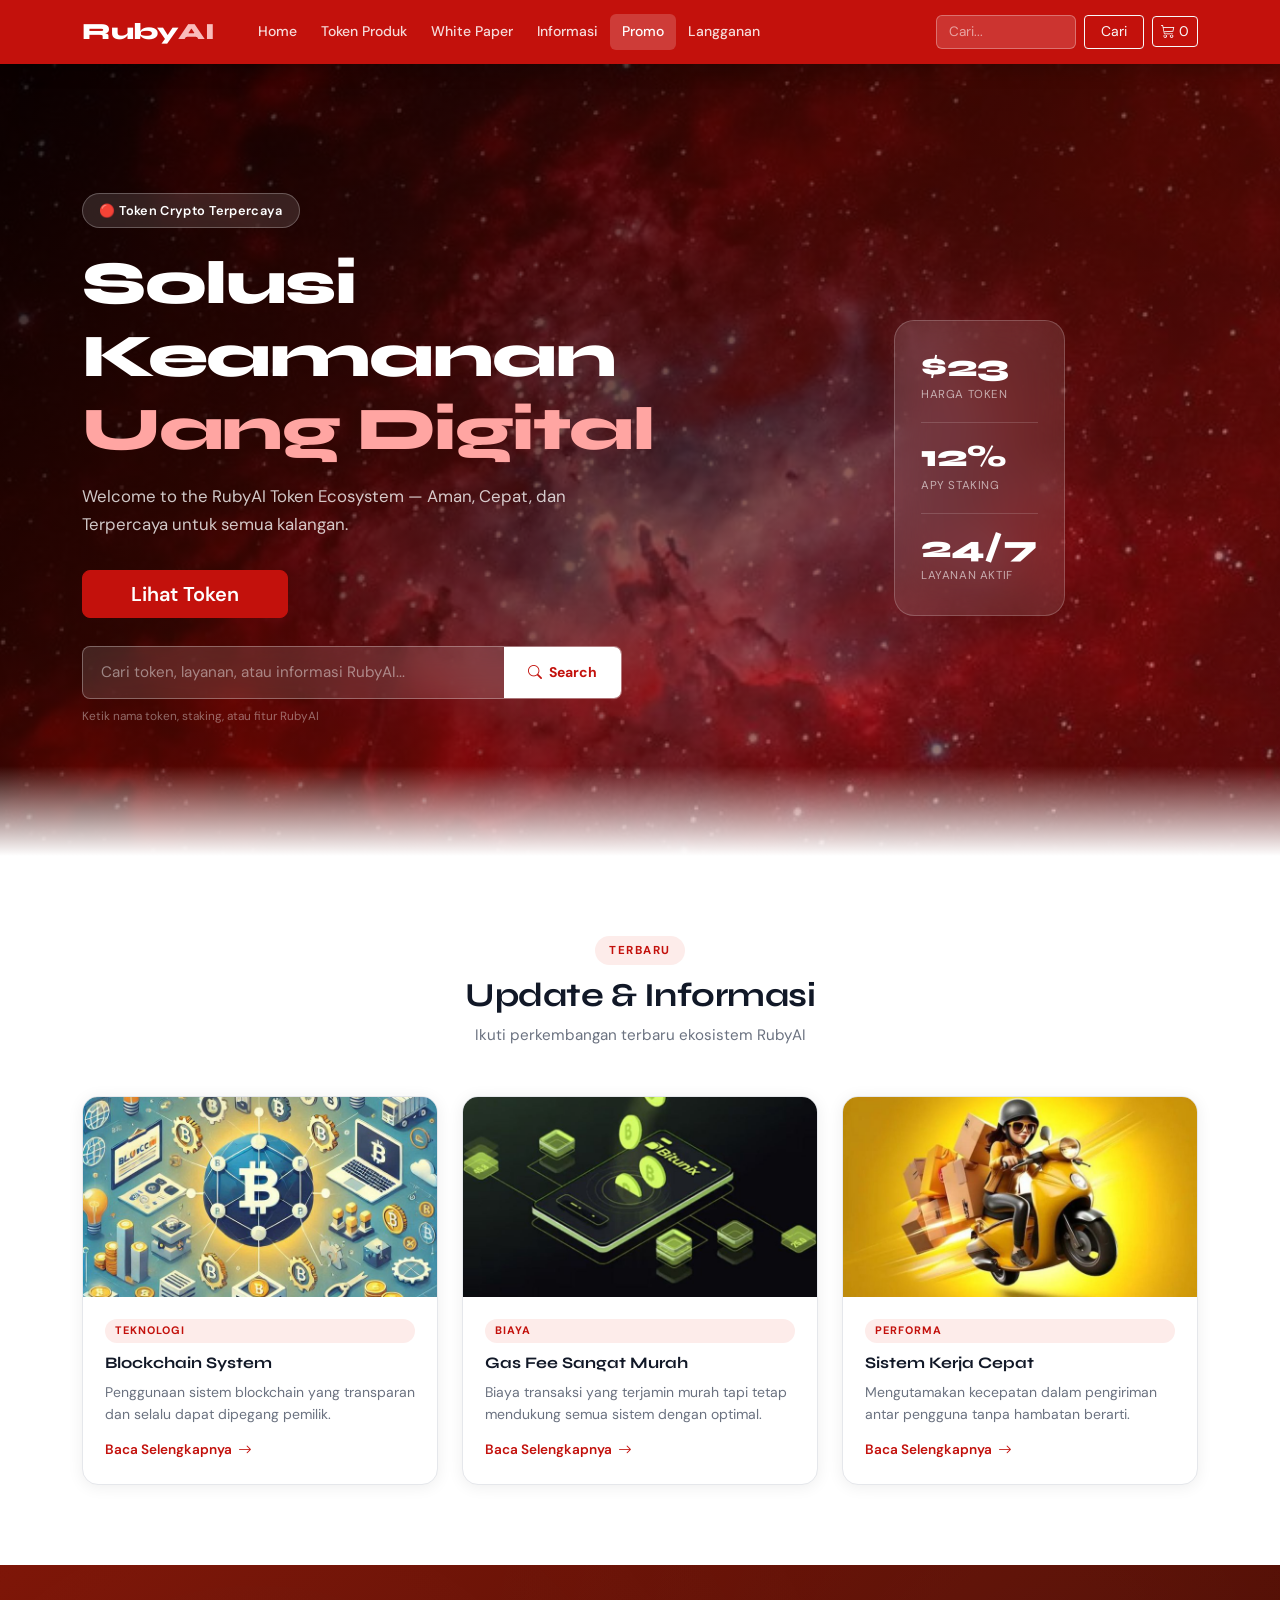
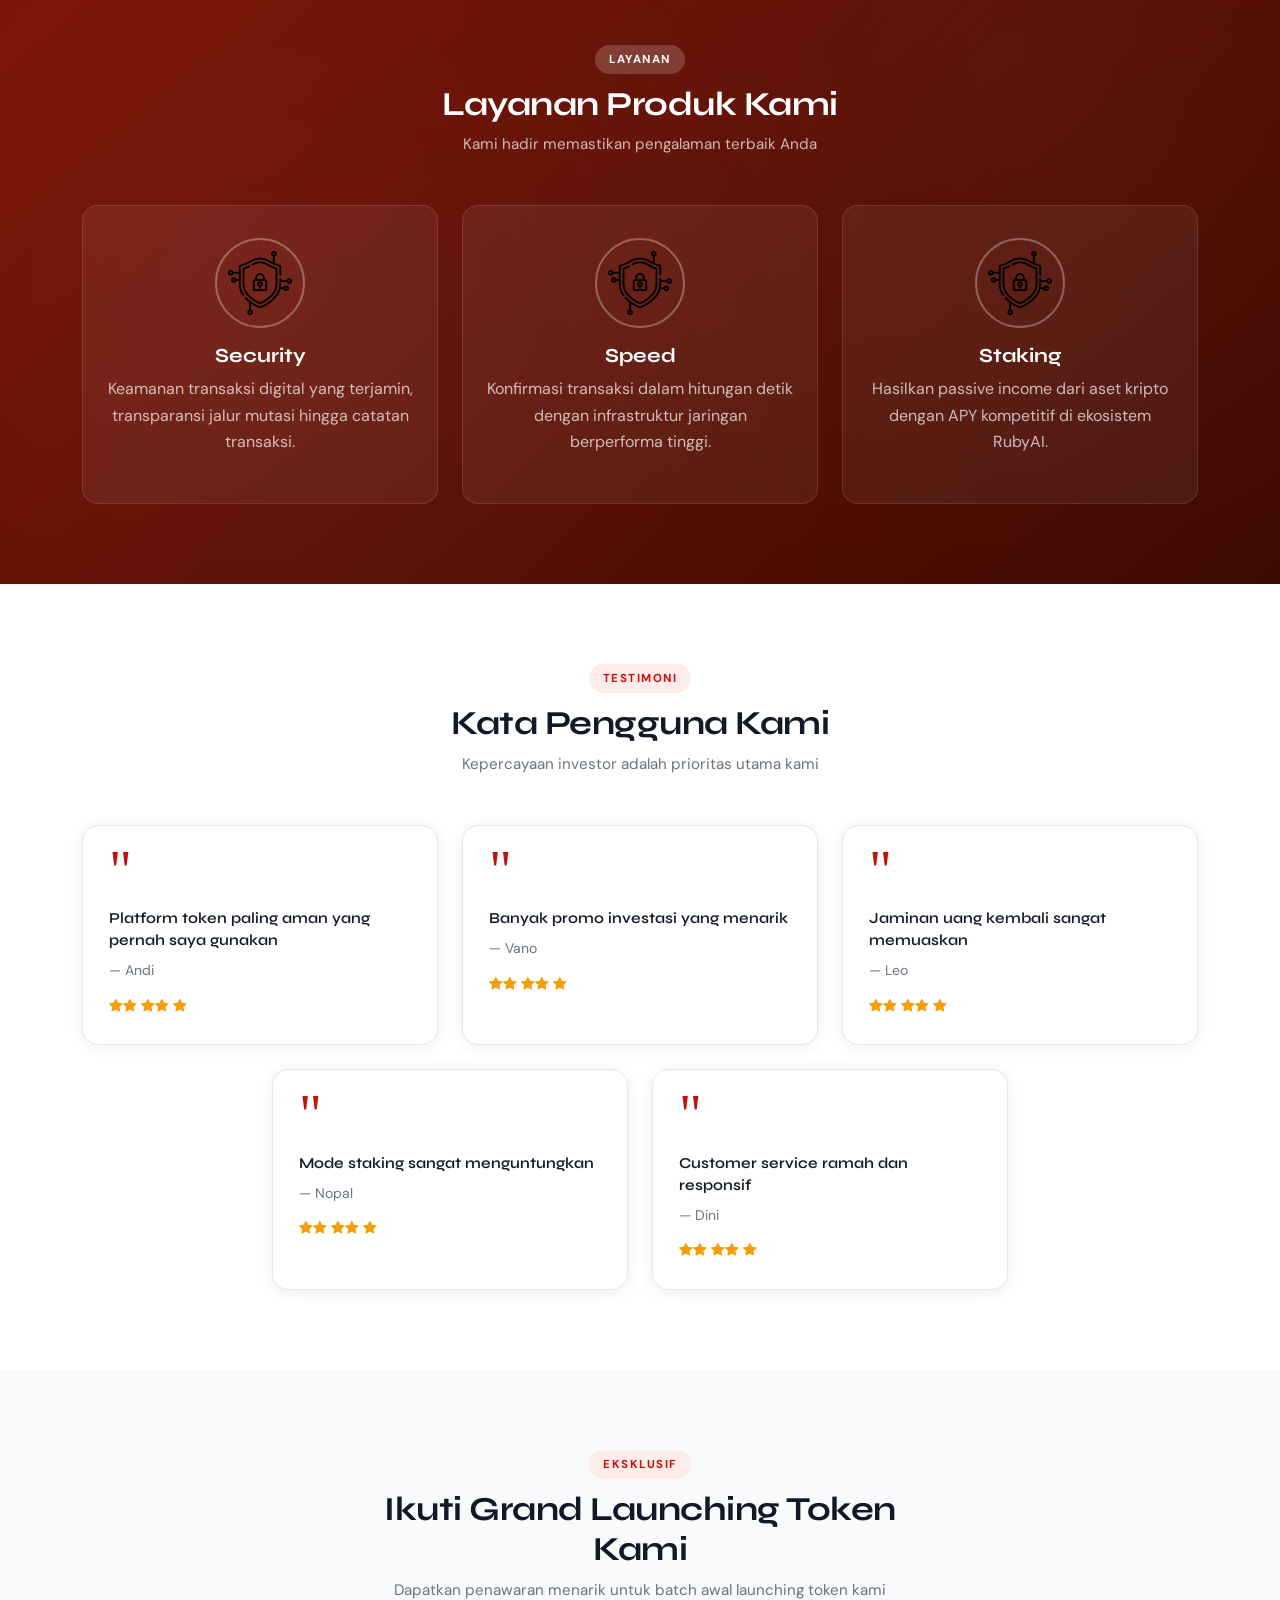
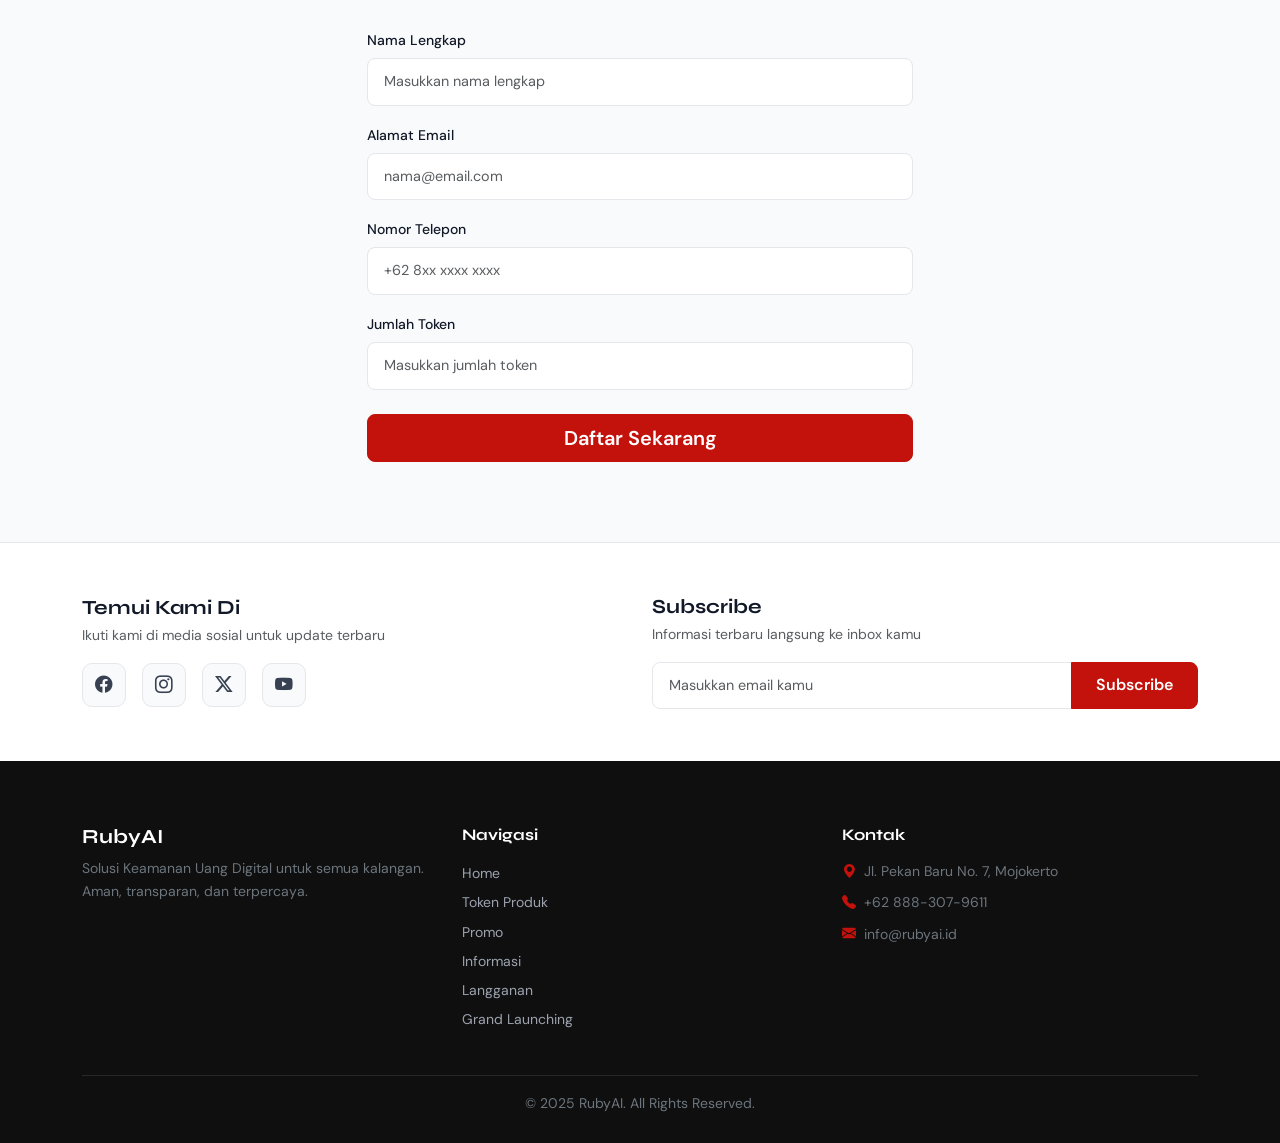
==== commit 675cc445: "Add files via upload" ====
--- a/index.html
+++ b/index.html
@@ -16,7 +16,7 @@
   <link rel="stylesheet" href="style.css">
 </head>
 <body>
-
+  
   <!-- ==================== NAVBAR ==================== -->
   <nav class="navbar navbar-expand-lg ruby-navbar" data-bs-theme="dark">
     <div class="container">
@@ -28,34 +28,31 @@
       </button>
       <div class="collapse navbar-collapse" id="navMenu">
         <ul class="navbar-nav me-auto ms-3">
-          <li class="nav-item">
-            <a class="nav-link active" aria-current="page" href="index.html">Home</a>
-          </li>
-          <li class="nav-item">
-            <a class="nav-link" href="produk.html">Token Produk</a>
-          </li>
+          <li class="nav-item"><a class="nav-link" href="index.html">Home</a></li>
+          <li class="nav-item"><a class="nav-link" href="produk.html">Token Produk</a></li>
           <li class="nav-item">
             <a class="nav-link" href="https://docs.google.com/document/d/1hWPXfQ_zTvxP4cNS-nwSKMGz1EPxm1WU/edit?usp=drive_link&ouid=108765192675620260464&rtpof=true&sd=true" target="_blank" rel="noopener">
               White Paper
             </a>
           </li>
-          <li class="nav-item">
-            <a class="nav-link" href="informasi.html">Informasi</a>
-          </li>
-          <li class="nav-item">
-            <a class="nav-link" href="promo.html">Promo</a>
-          </li>
-          <li class="nav-item">
-            <a class="nav-link" href="langganan.html">Langganan</a>
-          </li>
+          <li class="nav-item"><a class="nav-link" href="informasi.html">Informasi</a></li>
+          <li class="nav-item"><a class="nav-link active" aria-current="page" href="promo.html">Promo</a></li>
+          <li class="nav-item"><a class="nav-link" href="langganan.html">Langganan</a></li>
         </ul>
-        <form class="d-flex" role="search">
-          <input class="form-control me-2 navbar-search" type="search" placeholder="Cari..." aria-label="Search">
-          <button class="btn btn-outline-light btn-sm px-3" type="submit">Cari</button>
-        </form>
+        <div class="d-flex align-items-center gap-2">
+          <form class="d-flex" role="search">
+            <input class="form-control me-2 navbar-search" type="search" placeholder="Cari..." aria-label="Search">
+            <button class="btn btn-outline-light btn-sm px-3" type="submit">Cari</button>
+          </form>
+          <a href="keranjang.html" class="btn btn-outline-light btn-sm cart-nav-btn" aria-label="Keranjang">
+            <i class="bi bi-cart3"></i>
+            <span class="cart-count-badge" id="cartBadge">0</span>
+          </a>
+        </div>
       </div>
     </div>
   </nav>
+
 
   <!-- ==================== BANNER ==================== -->
   <section class="banner">
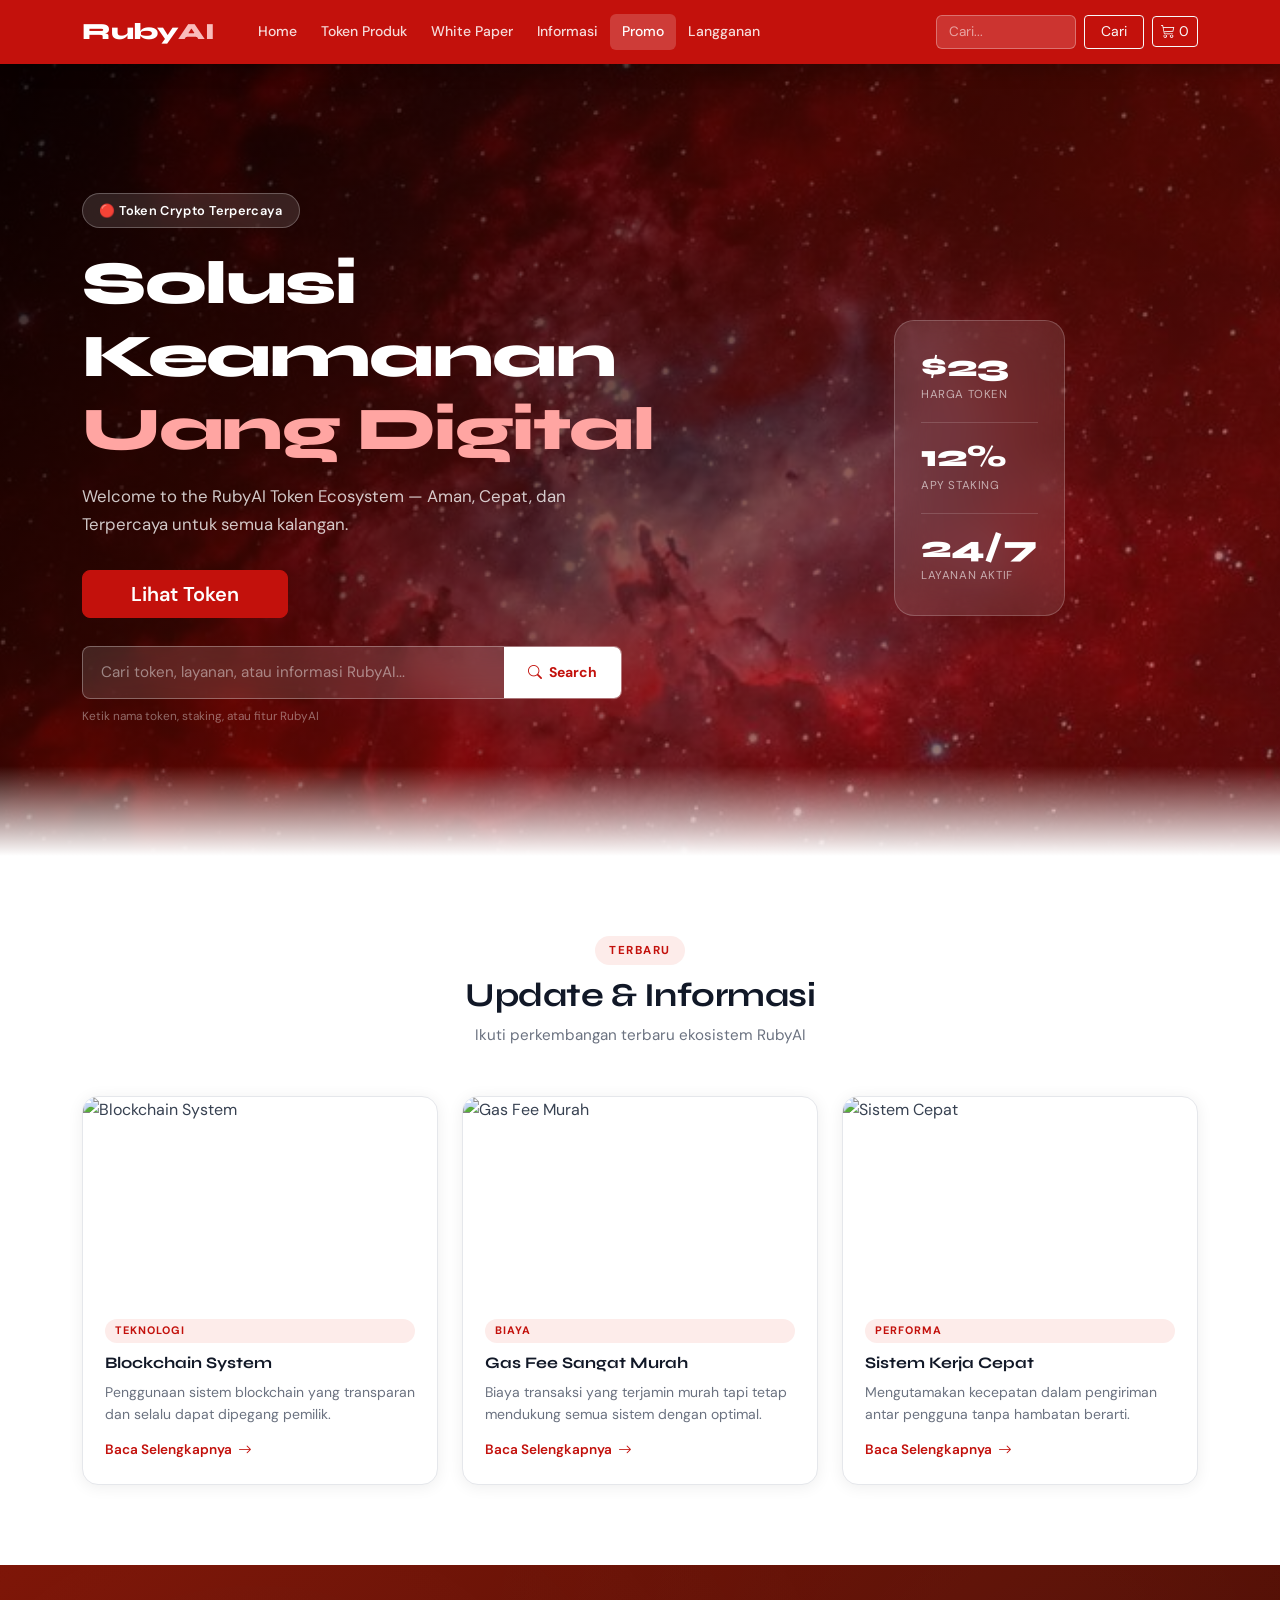
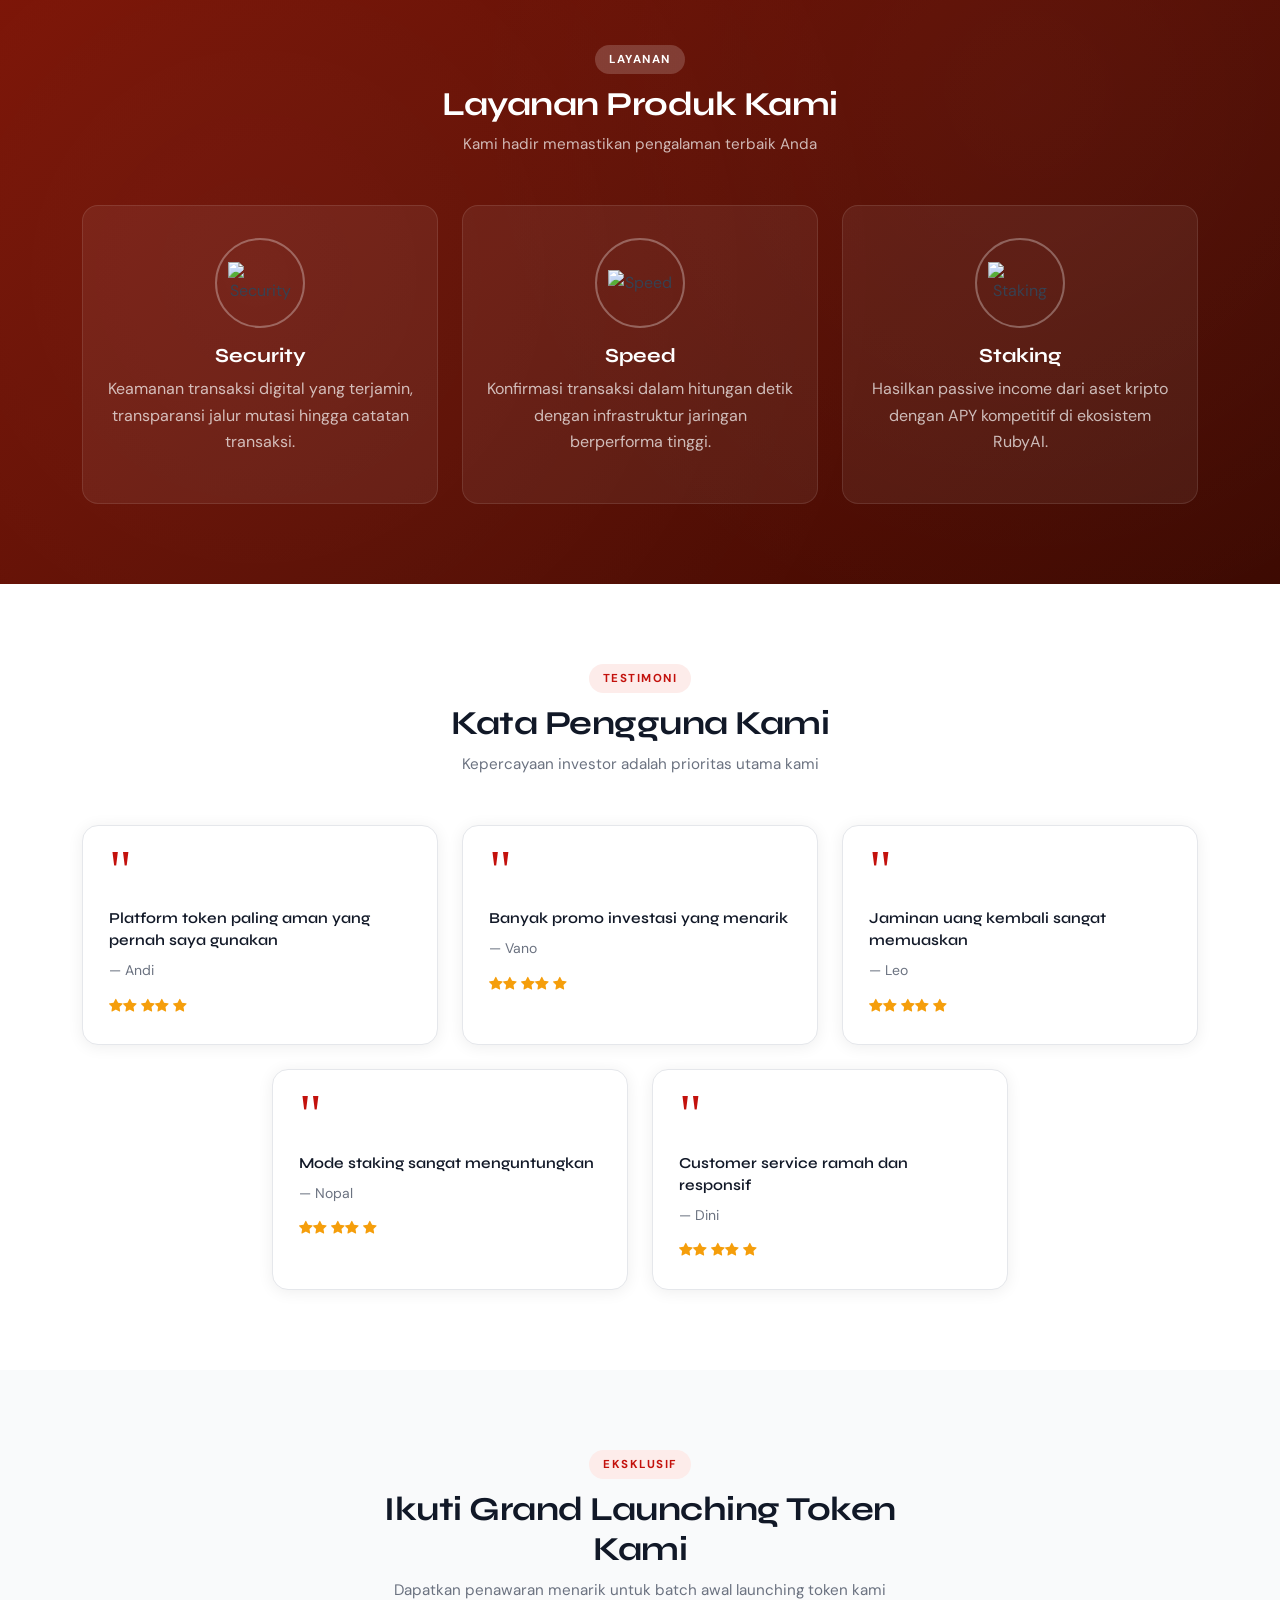
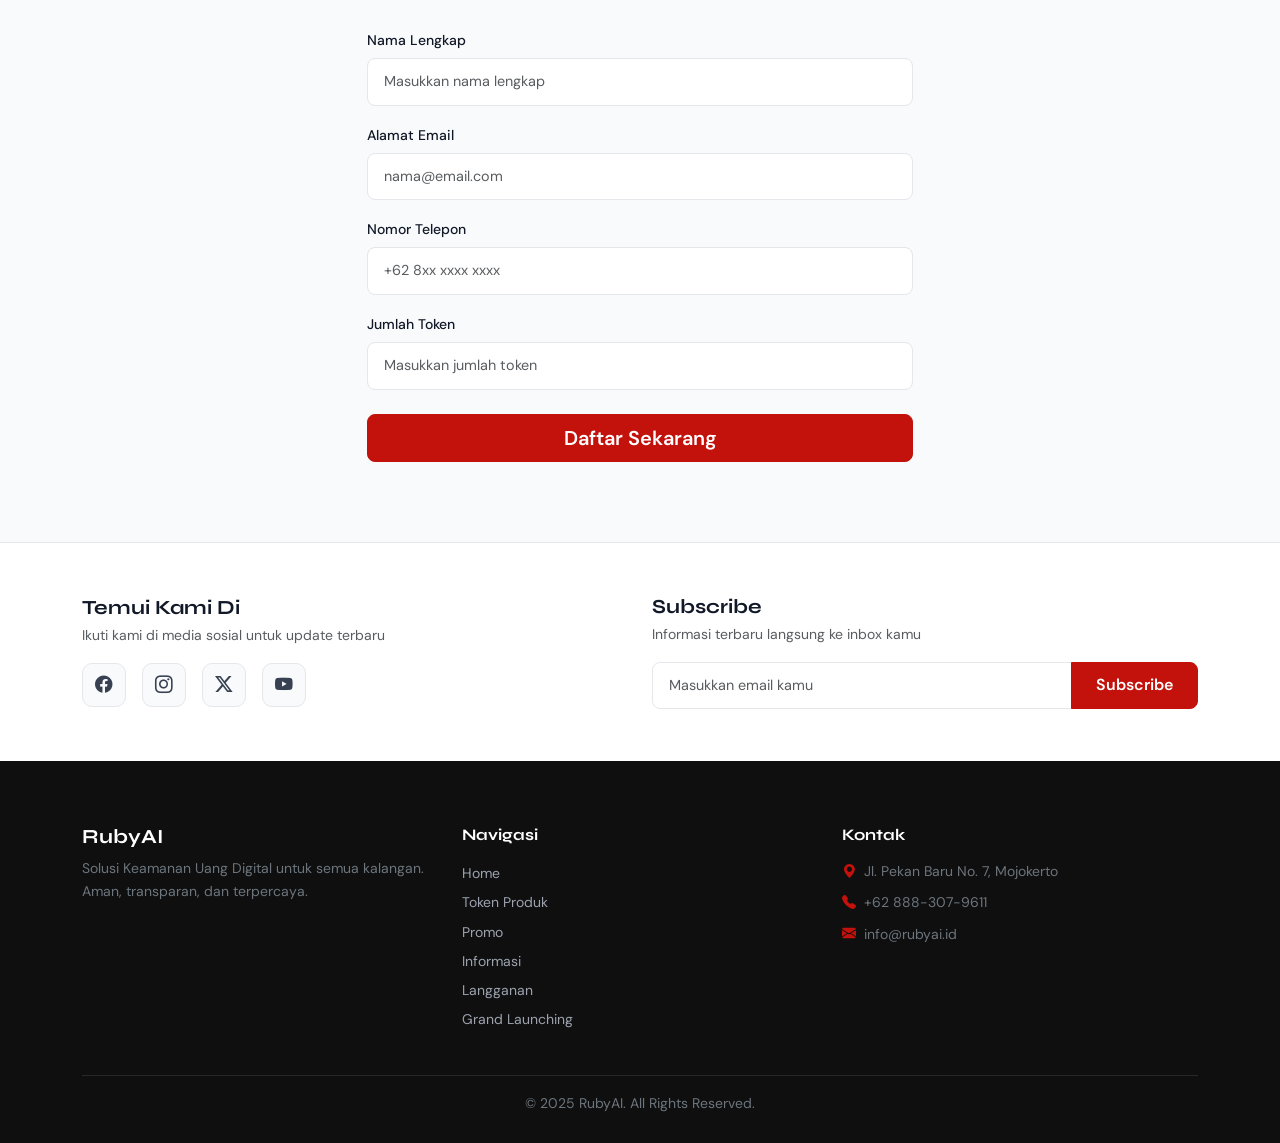
==== commit afc44c82: "final" ====
--- a/index.html
+++ b/index.html
@@ -16,7 +16,7 @@
   <link rel="stylesheet" href="style.css">
 </head>
 <body>
-  
+
   <!-- ==================== NAVBAR ==================== -->
   <nav class="navbar navbar-expand-lg ruby-navbar" data-bs-theme="dark">
     <div class="container">
@@ -52,8 +52,7 @@
       </div>
     </div>
   </nav>
-
-
+  
   <!-- ==================== BANNER ==================== -->
   <section class="banner">
     <div class="container position-relative z-1">
@@ -120,7 +119,7 @@
 
         <div class="col-md-4">
           <div class="info-card">
-            <img src="block.jpeg" class="info-card-img" alt="Blockchain System">
+            <img src="../RubyAi/asset/block.jpeg" class="info-card-img" alt="Blockchain System">
             <div class="info-card-body">
               <span class="info-tag">Teknologi</span>
               <h5 class="info-card-title">Blockchain System</h5>
@@ -132,7 +131,7 @@
 
         <div class="col-md-4">
           <div class="info-card">
-            <img src="fee.jpeg" class="info-card-img" alt="Gas Fee Murah">
+            <img src="../RubyAi/asset/fee.jpeg" class="info-card-img" alt="Gas Fee Murah">
             <div class="info-card-body">
               <span class="info-tag">Biaya</span>
               <h5 class="info-card-title">Gas Fee Sangat Murah</h5>
@@ -144,7 +143,7 @@
 
         <div class="col-md-4">
           <div class="info-card">
-            <img src="fast.jpeg" class="info-card-img" alt="Sistem Cepat">
+            <img src="../RubyAi/asset/fast.jpeg" class="info-card-img" alt="Sistem Cepat">
             <div class="info-card-body">
               <span class="info-tag">Performa</span>
               <h5 class="info-card-title">Sistem Kerja Cepat</h5>
@@ -171,7 +170,7 @@
         <div class="col-sm-6 col-lg-4">
           <div class="service-item text-center">
             <div class="icon-service mb-3">
-              <img src="1163474.png" alt="Security">
+              <img src="../RubyAi/asset/1163474.png" alt="Security">
             </div>
             <h5 class="text-white fw-bold">Security</h5>
             <p class="text-white-70">Keamanan transaksi digital yang terjamin, transparansi jalur mutasi hingga catatan transaksi.</p>
@@ -181,7 +180,7 @@
         <div class="col-sm-6 col-lg-4">
           <div class="service-item text-center">
             <div class="icon-service mb-3">
-              <img src="1163474.png" alt="Speed">
+              <img src="../RubyAi/asset/1163474.png" alt="Speed">
             </div>
             <h5 class="text-white fw-bold">Speed</h5>
             <p class="text-white-70">Konfirmasi transaksi dalam hitungan detik dengan infrastruktur jaringan berperforma tinggi.</p>
@@ -191,7 +190,7 @@
         <div class="col-sm-6 col-lg-4">
           <div class="service-item text-center">
             <div class="icon-service mb-3">
-              <img src="1163474.png" alt="Staking">
+              <img src="../RubyAi/asset/1163474.png" alt="Staking">
             </div>
             <h5 class="text-white fw-bold">Staking</h5>
             <p class="text-white-70">Hasilkan passive income dari aset kripto dengan APY kompetitif di ekosistem RubyAI.</p>
